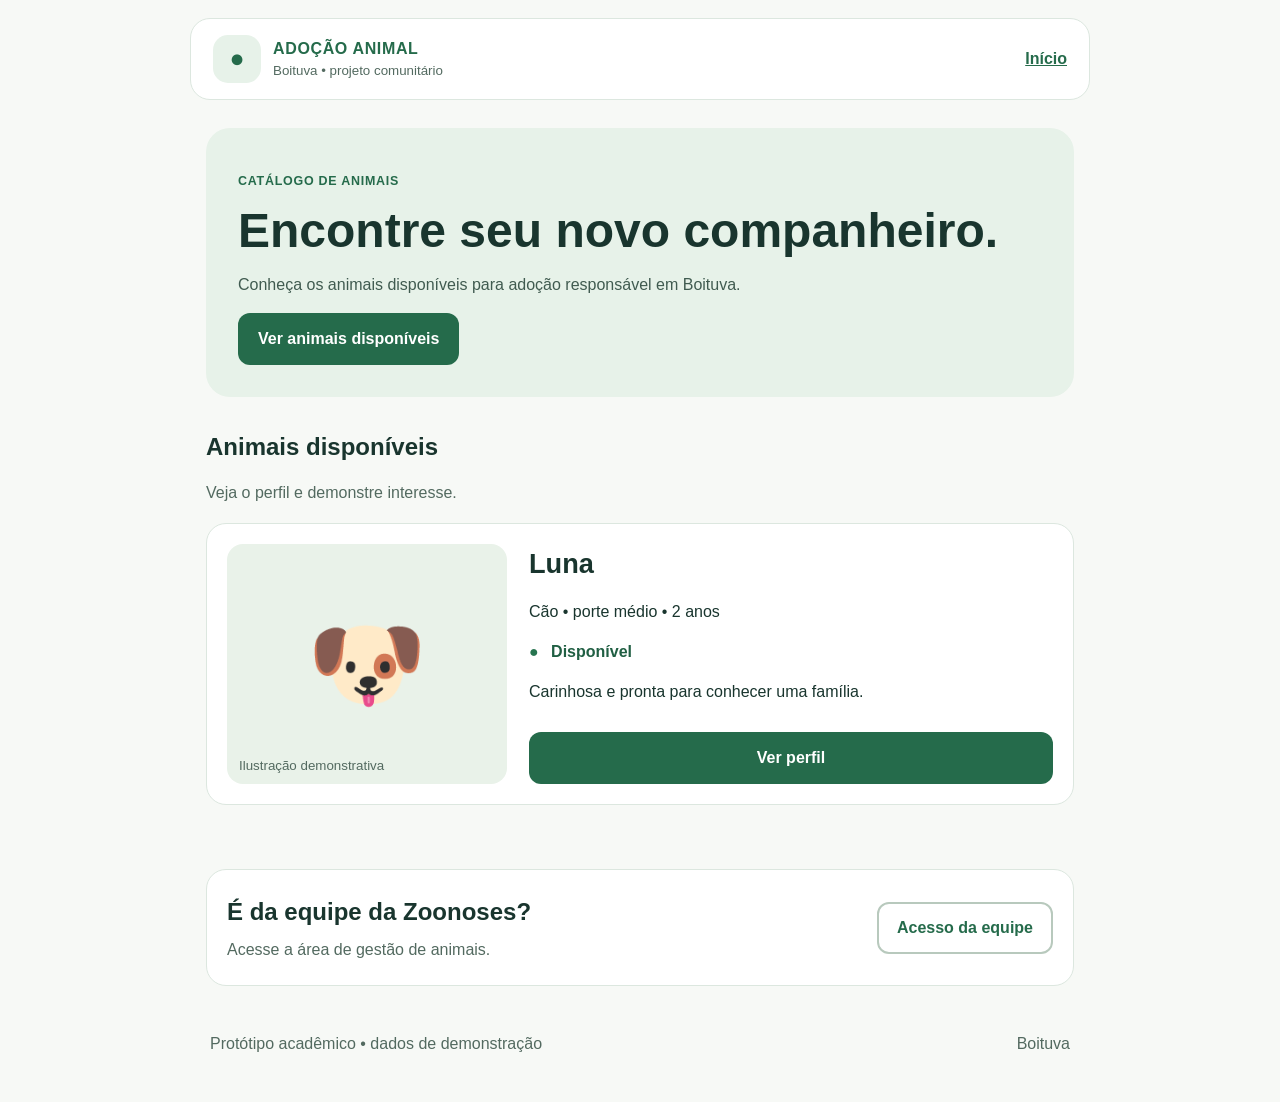
==== index.html @ 9d4f9758 "Adiciona protótipo do MVP de adoção animal Inclui as três telas principais, estilos responsivos, nav" ====
<!doctype html>
<html lang="pt-BR">
<head>
  <meta charset="utf-8">
  <meta name="viewport" content="width=device-width, initial-scale=1">
  <meta name="theme-color" content="#256b4b">
  <meta name="description" content="Protótipo acadêmico de consulta e interesse em adoção animal em Boituva.">
  <title>Adoção Animal — Boituva</title>
  <link rel="stylesheet" href="styles.css">
  <script src="app.js" defer></script>
</head>
<body>
  <header class="site-header">
    <a class="brand" href="#inicio" data-show="home" aria-label="Adoção Animal Boituva — início">
      <span class="brand-mark" aria-hidden="true">●</span>
      <span><strong>ADOÇÃO ANIMAL</strong><small>Boituva • projeto comunitário</small></span>
    </a>
    <a class="header-link" href="#inicio" data-show="home">Início</a>
  </header>

  <main>
    <section class="view" id="home" data-view="home" aria-labelledby="home-title">
      <div class="hero">
        <p class="eyebrow">CATÁLOGO DE ANIMAIS</p>
        <h1 id="home-title" tabindex="-1">Encontre seu novo companheiro.</h1>
        <p>Conheça os animais disponíveis para adoção responsável em Boituva.</p>
        <a class="button button-primary" href="#animais">Ver animais disponíveis</a>
      </div>
      <section class="catalog" id="animais" aria-labelledby="catalog-title">
        <h2 id="catalog-title">Animais disponíveis</h2>
        <p class="muted">Veja o perfil e demonstre interesse.</p>
        <article class="animal-card">
          <div class="animal-art" role="img" aria-label="Ilustração de um cão caramelo chamado Luna">
            <span aria-hidden="true">🐶</span>
            <small>Ilustração demonstrativa</small>
          </div>
          <div class="animal-info">
            <h3>Luna</h3>
            <p>Cão • porte médio • 2 anos</p>
            <p class="status"><span class="status-dot" aria-hidden="true">●</span> Disponível</p>
            <p>Carinhosa e pronta para conhecer uma família.</p>
            <button class="button button-primary full" type="button" data-show="profile">Ver perfil</button>
          </div>
        </article>
      </section>
      <aside class="team-card">
        <div><h2>É da equipe da Zoonoses?</h2><p>Acesse a área de gestão de animais.</p></div>
        <button class="button button-secondary" type="button" id="staff-link">Acesso da equipe</button>
      </aside>
      <p class="notice" id="staff-note" role="status" hidden>Área da equipe prevista para uma próxima etapa; o acesso ainda não está implementado.</p>
    </section>

    <section class="view" id="profile" data-view="profile" aria-labelledby="profile-title" hidden>
      <button class="button button-back" type="button" data-show="home">‹ Voltar ao catálogo</button>
      <h1 id="profile-title" tabindex="-1">Perfil do animal</h1>
      <article class="animal-summary">
        <div class="animal-art compact" role="img" aria-label="Ilustração de um cão caramelo chamado Luna"><span aria-hidden="true">🐶</span></div>
        <div><h2>Luna</h2><p>Cão • porte médio • 2 anos</p><p class="status"><span class="status-dot" aria-hidden="true">●</span> Disponível</p><p>Carinhosa e pronta para conhecer uma família.</p></div>
      </article>
      <form id="interest-form" novalidate>
        <h2>Demonstrar interesse</h2>
        <p class="muted">Preencha seus dados para que a equipe possa entrar em contato sobre a adoção.</p>
        <div class="field">
          <label for="full-name">Nome completo <span>(obrigatório)</span></label>
          <input id="full-name" name="name" autocomplete="name" required>
        </div>
        <div class="field">
          <label for="phone">Telefone <span>(obrigatório)</span></label>
          <input id="phone" name="phone" type="tel" autocomplete="tel" inputmode="tel" required>
        </div>
        <div class="field">
          <label for="email">E-mail <span>(opcional)</span></label>
          <input id="email" name="email" type="email" autocomplete="email">
        </div>
        <p class="privacy-note">Seus dados serão usados pela equipe somente para contato sobre este interesse. Este protótipo não envia nem armazena dados.</p>
        <div class="check-row">
          <input id="contact-ok" name="contact-ok" type="checkbox" required>
          <label for="contact-ok">Confirmo que posso ser contatado(a) sobre a adoção da Luna.</label>
        </div>
        <p class="form-error" id="form-error" role="alert" aria-live="assertive" hidden></p>
        <button class="button button-primary full" type="submit">Enviar interesse</button>
        <button class="button button-secondary full" type="button" data-show="home">Cancelar e voltar ao catálogo</button>
      </form>
    </section>

    <section class="view" id="result" data-view="result" aria-labelledby="result-title" hidden>
      <button class="button button-back" type="button" data-show="home">‹ Catálogo</button>
      <h1 id="result-title" tabindex="-1">Resultado do envio</h1>
      <div class="success-panel" role="status" aria-live="polite">
        <span class="success-icon" aria-hidden="true">✓</span>
        <h2>Interesse registrado</h2>
        <p>Sua manifestação foi enviada à equipe.</p>
        <p class="muted">Os dados pessoais não aparecem nesta confirmação.</p>
      </div>
      <article class="result-card">
        <p class="eyebrow">ANIMAL SELECIONADO</p>
        <h2>Luna</h2>
        <p>Cão • porte médio • 2 anos</p>
        <p class="status"><span class="status-dot" aria-hidden="true">●</span> Status: interesse recebido</p>
      </article>
      <article class="next-step"><h2>O que acontece agora?</h2><p>A equipe poderá entrar em contato pelos dados informados para conversar sobre os próximos passos da adoção.</p></article>
      <button class="button button-primary full" type="button" data-show="home">Ver outros animais</button>
      <button class="button button-secondary full" type="button" data-show="home">Voltar ao catálogo</button>
    </section>
  </main>
  <footer><span>Protótipo acadêmico • dados de demonstração</span><span>Boituva</span></footer>
</body>
</html>
---- styles.css ----
:root{font-family:Arial,Helvetica,sans-serif;color:#19352e;background:#f7f9f6;font-synthesis:none;text-rendering:optimizeLegibility;--green:#256b4b;--muted:#536a60;--border:#dce7df;--pale:#e7f2e9}*{box-sizing:border-box}body{margin:0;min-width:320px;line-height:1.5}.site-header{max-width:900px;margin:18px auto;padding:16px 22px;background:#fff;border:1px solid var(--border);border-radius:20px;display:flex;justify-content:space-between;align-items:center}.brand{display:flex;gap:12px;align-items:center;color:inherit;text-decoration:none}.brand strong,.brand small{display:block}.brand strong{color:var(--green);letter-spacing:.04em}.brand small{color:var(--muted)}.brand-mark{width:48px;height:48px;border-radius:15px;background:var(--pale);display:grid;place-items:center;color:var(--green);font-size:25px}.header-link{color:var(--green);font-weight:700}main{max-width:900px;margin:28px auto;padding:0 16px}.hero{padding:32px;background:var(--pale);border-radius:24px}.eyebrow{font-size:.78rem;font-weight:700;letter-spacing:.06em;color:var(--green)}h1{font-size:clamp(2rem,6vw,3rem);line-height:1.12;margin:.6rem 0}h2{font-size:1.5rem;margin:.2rem 0 .5rem}h3{font-size:1.7rem;margin:0}.hero>p:not(.eyebrow){color:#405b50}.button{min-height:48px;padding:12px 18px;border-radius:12px;border:2px solid transparent;font:inherit;font-weight:700;display:inline-flex;align-items:center;justify-content:center;text-align:center;cursor:pointer;text-decoration:none}.button:focus-visible,a:focus-visible,input:focus-visible{outline:3px solid #a05b00;outline-offset:3px}.button-primary{background:var(--green);color:white}.button-secondary,.button-back{background:#fff;color:var(--green);border-color:#b8c9bd}.catalog{padding:28px 0}.muted{color:var(--muted)}.animal-card,.animal-summary,.team-card,.result-card,.next-step{background:white;border:1px solid var(--border);border-radius:20px;padding:20px;margin:18px 0}.animal-card{display:grid;grid-template-columns:minmax(180px,280px) 1fr;gap:22px}.animal-art{min-height:220px;border-radius:16px;background:#e9f2e9;display:grid;place-items:center;position:relative}.animal-art span{font-size:6rem}.animal-art small{position:absolute;bottom:8px;left:12px;color:var(--muted)}.animal-art.compact{min-height:170px}.animal-art.compact span{font-size:4rem}.status{color:#205f43;font-weight:700}.status-dot{color:#26744f;margin-right:8px}.full{width:100%;margin-top:12px}.team-card{display:flex;justify-content:space-between;align-items:center;gap:16px}.team-card p{margin:.2rem 0;color:var(--muted)}.notice,.privacy-note{background:#edf5ef;padding:14px 16px;border-radius:12px;color:#405b50}.view[hidden],[hidden]{display:none!important}.button-back{margin:0 0 20px}.animal-summary{display:grid;grid-template-columns:220px 1fr;gap:20px;align-items:center}.field{margin:18px 0}.field label{display:block;font-weight:700;margin-bottom:7px}.field label span{font-size:.9rem;font-weight:400;color:var(--muted)}input:not([type=checkbox]){width:100%;min-height:48px;border:2px solid #9aac9f;border-radius:10px;padding:10px 14px;font:inherit;color:inherit;background:#fff}.check-row{display:flex;align-items:flex-start;gap:12px;margin:20px 0}.check-row input{width:24px;height:24px;flex:0 0 24px;margin:0}.check-row label{padding:2px 0}.form-error{padding:12px;background:#fff0ed;border-left:4px solid #a32619;color:#7c1e16;border-radius:8px}.privacy-note{margin:20px 0}.success-panel{background:var(--pale);padding:28px;text-align:center;border-radius:24px;margin:20px 0}.success-icon{display:grid;place-items:center;margin:auto;width:72px;height:72px;border-radius:50%;background:var(--green);color:white;font-size:2.6rem;font-weight:700}.success-panel h2{margin-top:16px}.result-card .eyebrow{margin-bottom:8px}.next-step{background:#fff}footer{max-width:900px;margin:28px auto;padding:18px 20px;color:var(--muted);display:flex;justify-content:space-between}@media(max-width:600px){.site-header{margin:10px 12px;padding:12px}.brand small{font-size:.83rem}main{margin:16px auto;padding:0 12px}.hero{padding:22px}.animal-card,.animal-summary{grid-template-columns:1fr}.animal-art{min-height:180px}.animal-art.compact{min-height:150px}.team-card{align-items:stretch;flex-direction:column}.team-card .button{width:100%}footer{padding:16px;flex-direction:column;gap:4px}}@media(prefers-reduced-motion:no-preference){html{scroll-behavior:smooth}}
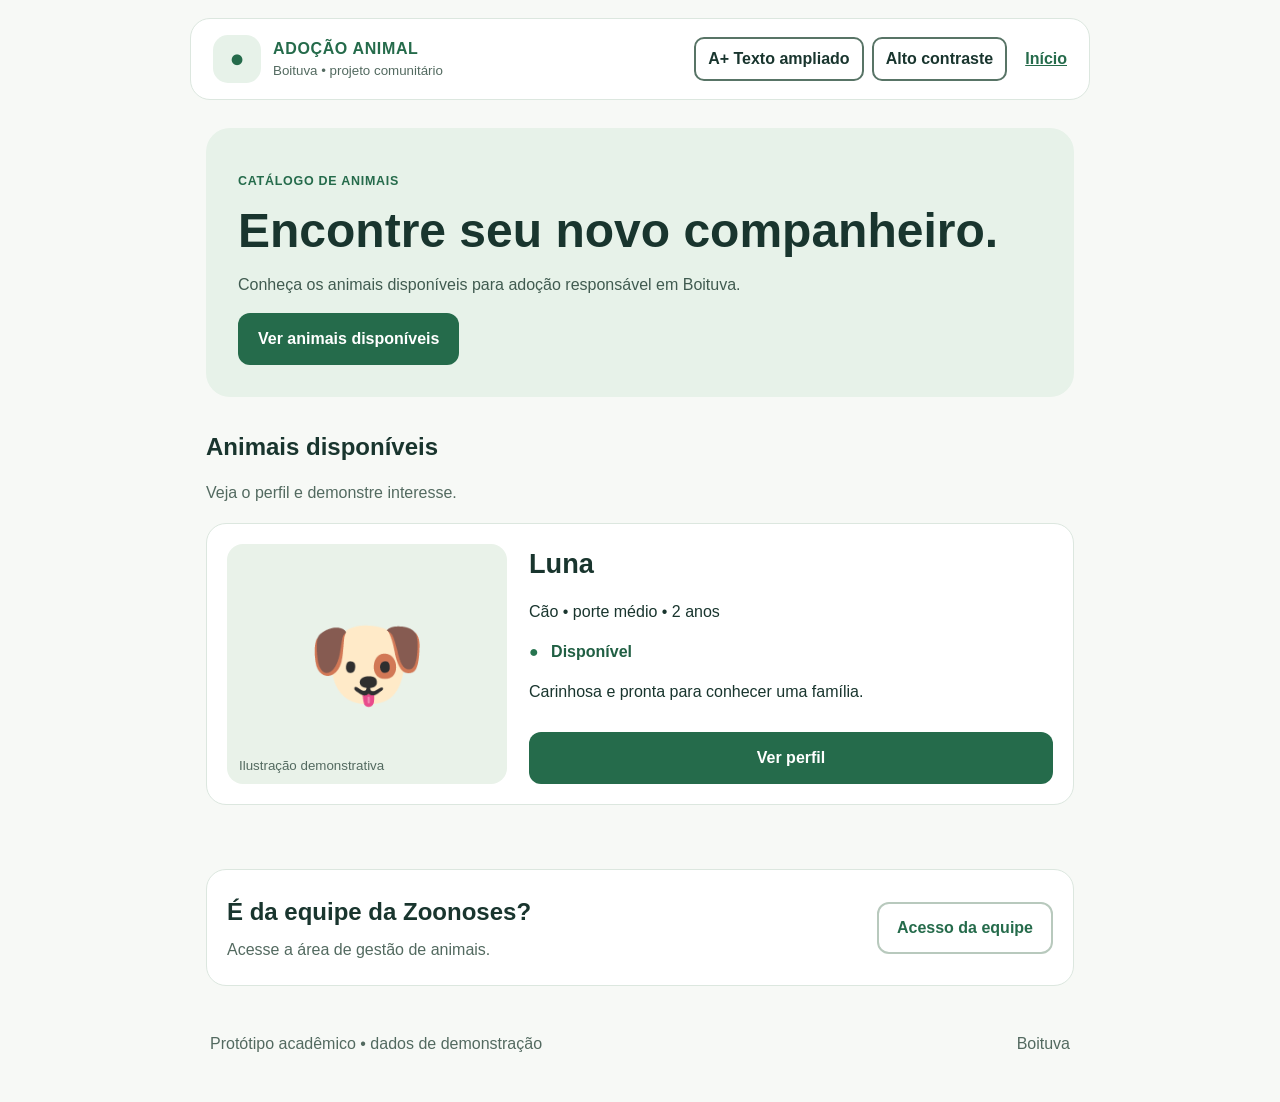
==== commit a037d12f: "Adiciona controles de acessibilidade ao prototipo" ====
--- a/index.html
+++ b/index.html
@@ -7,6 +7,8 @@
   <meta name="description" content="Protótipo acadêmico de consulta e interesse em adoção animal em Boituva.">
   <title>Adoção Animal — Boituva</title>
   <link rel="stylesheet" href="styles.css">
+  <script src="accessibility.js" defer></script>
+  <script src="interest-validation.js" defer></script>
   <script src="app.js" defer></script>
 </head>
 <body>
@@ -15,7 +17,14 @@
       <span class="brand-mark" aria-hidden="true">●</span>
       <span><strong>ADOÇÃO ANIMAL</strong><small>Boituva • projeto comunitário</small></span>
     </a>
-    <a class="header-link" href="#inicio" data-show="home">Início</a>
+    <div class="header-actions">
+      <div class="accessibility-tools" aria-label="Recursos de acessibilidade">
+        <button class="accessibility-control" id="text-toggle" type="button" aria-pressed="false">A+ Texto ampliado</button>
+        <button class="accessibility-control" id="contrast-toggle" type="button" aria-pressed="false">Alto contraste</button>
+        <span class="visually-hidden" id="accessibility-status" role="status" aria-live="polite"></span>
+      </div>
+      <a class="header-link" href="#inicio" data-show="home">Início</a>
+    </div>
   </header>
 
   <main>
@@ -39,7 +48,7 @@
             <p>Cão • porte médio • 2 anos</p>
             <p class="status"><span class="status-dot" aria-hidden="true">●</span> Disponível</p>
             <p>Carinhosa e pronta para conhecer uma família.</p>
-            <button class="button button-primary full" type="button" data-show="profile">Ver perfil</button>
+            <a class="button button-primary full" href="perfil.html">Ver perfil</a>
           </div>
         </article>
       </section>
@@ -47,7 +56,7 @@
         <div><h2>É da equipe da Zoonoses?</h2><p>Acesse a área de gestão de animais.</p></div>
         <button class="button button-secondary" type="button" id="staff-link">Acesso da equipe</button>
       </aside>
-      <p class="notice" id="staff-note" role="status" hidden>Área da equipe prevista para uma próxima etapa; o acesso ainda não está implementado.</p>
+      <p class="notice" id="staff-note" role="status" tabindex="-1" hidden>Área da equipe prevista para uma próxima etapa; o acesso ainda não está implementado.</p>
     </section>
 
     <section class="view" id="profile" data-view="profile" aria-labelledby="profile-title" hidden>
@@ -57,27 +66,41 @@
         <div class="animal-art compact" role="img" aria-label="Ilustração de um cão caramelo chamado Luna"><span aria-hidden="true">🐶</span></div>
         <div><h2>Luna</h2><p>Cão • porte médio • 2 anos</p><p class="status"><span class="status-dot" aria-hidden="true">●</span> Disponível</p><p>Carinhosa e pronta para conhecer uma família.</p></div>
       </article>
+      <section class="profile-details" aria-labelledby="details-title">
+        <h2 id="details-title">Sobre a Luna</h2>
+        <p class="muted">Informações principais para conhecer o animal antes de demonstrar interesse.</p>
+        <dl class="profile-facts">
+          <div><dt>Espécie</dt><dd>Cão</dd></div>
+          <div><dt>Porte</dt><dd>Médio</dd></div>
+          <div><dt>Idade aproximada</dt><dd>2 anos</dd></div>
+          <div><dt>Situação</dt><dd><span class="status-dot" aria-hidden="true">●</span>Disponível</dd></div>
+        </dl>
+        <aside class="contact-note">
+          <strong>Próximo passo</strong>
+          <p>Envie seu interesse para que a equipe possa conversar com você sobre a adoção responsável.</p>
+        </aside>
+      </section>
       <form id="interest-form" novalidate>
         <h2>Demonstrar interesse</h2>
         <p class="muted">Preencha seus dados para que a equipe possa entrar em contato sobre a adoção.</p>
         <div class="field">
           <label for="full-name">Nome completo <span>(obrigatório)</span></label>
-          <input id="full-name" name="name" autocomplete="name" required>
+          <input id="full-name" name="name" autocomplete="name" placeholder="Digite seu nome completo" required>
         </div>
         <div class="field">
           <label for="phone">Telefone <span>(obrigatório)</span></label>
-          <input id="phone" name="phone" type="tel" autocomplete="tel" inputmode="tel" required>
+          <input id="phone" name="phone" type="tel" autocomplete="tel" inputmode="tel" placeholder="Ex.: (15) 99999-0000" required>
         </div>
         <div class="field">
           <label for="email">E-mail <span>(opcional)</span></label>
-          <input id="email" name="email" type="email" autocomplete="email">
+          <input id="email" name="email" type="email" autocomplete="email" placeholder="voce@exemplo.com">
         </div>
         <p class="privacy-note">Seus dados serão usados pela equipe somente para contato sobre este interesse. Este protótipo não envia nem armazena dados.</p>
         <div class="check-row">
           <input id="contact-ok" name="contact-ok" type="checkbox" required>
           <label for="contact-ok">Confirmo que posso ser contatado(a) sobre a adoção da Luna.</label>
         </div>
-        <p class="form-error" id="form-error" role="alert" aria-live="assertive" hidden></p>
+        <p class="form-error" id="form-error" role="alert" aria-live="assertive" tabindex="-1" hidden></p>
         <button class="button button-primary full" type="submit">Enviar interesse</button>
         <button class="button button-secondary full" type="button" data-show="home">Cancelar e voltar ao catálogo</button>
       </form>
--- a/styles.css
+++ b/styles.css
@@ -1 +1,20 @@
-:root{font-family:Arial,Helvetica,sans-serif;color:#19352e;background:#f7f9f6;font-synthesis:none;text-rendering:optimizeLegibility;--green:#256b4b;--muted:#536a60;--border:#dce7df;--pale:#e7f2e9}*{box-sizing:border-box}body{margin:0;min-width:320px;line-height:1.5}.site-header{max-width:900px;margin:18px auto;padding:16px 22px;background:#fff;border:1px solid var(--border);border-radius:20px;display:flex;justify-content:space-between;align-items:center}.brand{display:flex;gap:12px;align-items:center;color:inherit;text-decoration:none}.brand strong,.brand small{display:block}.brand strong{color:var(--green);letter-spacing:.04em}.brand small{color:var(--muted)}.brand-mark{width:48px;height:48px;border-radius:15px;background:var(--pale);display:grid;place-items:center;color:var(--green);font-size:25px}.header-link{color:var(--green);font-weight:700}main{max-width:900px;margin:28px auto;padding:0 16px}.hero{padding:32px;background:var(--pale);border-radius:24px}.eyebrow{font-size:.78rem;font-weight:700;letter-spacing:.06em;color:var(--green)}h1{font-size:clamp(2rem,6vw,3rem);line-height:1.12;margin:.6rem 0}h2{font-size:1.5rem;margin:.2rem 0 .5rem}h3{font-size:1.7rem;margin:0}.hero>p:not(.eyebrow){color:#405b50}.button{min-height:48px;padding:12px 18px;border-radius:12px;border:2px solid transparent;font:inherit;font-weight:700;display:inline-flex;align-items:center;justify-content:center;text-align:center;cursor:pointer;text-decoration:none}.button:focus-visible,a:focus-visible,input:focus-visible{outline:3px solid #a05b00;outline-offset:3px}.button-primary{background:var(--green);color:white}.button-secondary,.button-back{background:#fff;color:var(--green);border-color:#b8c9bd}.catalog{padding:28px 0}.muted{color:var(--muted)}.animal-card,.animal-summary,.team-card,.result-card,.next-step{background:white;border:1px solid var(--border);border-radius:20px;padding:20px;margin:18px 0}.animal-card{display:grid;grid-template-columns:minmax(180px,280px) 1fr;gap:22px}.animal-art{min-height:220px;border-radius:16px;background:#e9f2e9;display:grid;place-items:center;position:relative}.animal-art span{font-size:6rem}.animal-art small{position:absolute;bottom:8px;left:12px;color:var(--muted)}.animal-art.compact{min-height:170px}.animal-art.compact span{font-size:4rem}.status{color:#205f43;font-weight:700}.status-dot{color:#26744f;margin-right:8px}.full{width:100%;margin-top:12px}.team-card{display:flex;justify-content:space-between;align-items:center;gap:16px}.team-card p{margin:.2rem 0;color:var(--muted)}.notice,.privacy-note{background:#edf5ef;padding:14px 16px;border-radius:12px;color:#405b50}.view[hidden],[hidden]{display:none!important}.button-back{margin:0 0 20px}.animal-summary{display:grid;grid-template-columns:220px 1fr;gap:20px;align-items:center}.field{margin:18px 0}.field label{display:block;font-weight:700;margin-bottom:7px}.field label span{font-size:.9rem;font-weight:400;color:var(--muted)}input:not([type=checkbox]){width:100%;min-height:48px;border:2px solid #9aac9f;border-radius:10px;padding:10px 14px;font:inherit;color:inherit;background:#fff}.check-row{display:flex;align-items:flex-start;gap:12px;margin:20px 0}.check-row input{width:24px;height:24px;flex:0 0 24px;margin:0}.check-row label{padding:2px 0}.form-error{padding:12px;background:#fff0ed;border-left:4px solid #a32619;color:#7c1e16;border-radius:8px}.privacy-note{margin:20px 0}.success-panel{background:var(--pale);padding:28px;text-align:center;border-radius:24px;margin:20px 0}.success-icon{display:grid;place-items:center;margin:auto;width:72px;height:72px;border-radius:50%;background:var(--green);color:white;font-size:2.6rem;font-weight:700}.success-panel h2{margin-top:16px}.result-card .eyebrow{margin-bottom:8px}.next-step{background:#fff}footer{max-width:900px;margin:28px auto;padding:18px 20px;color:var(--muted);display:flex;justify-content:space-between}@media(max-width:600px){.site-header{margin:10px 12px;padding:12px}.brand small{font-size:.83rem}main{margin:16px auto;padding:0 12px}.hero{padding:22px}.animal-card,.animal-summary{grid-template-columns:1fr}.animal-art{min-height:180px}.animal-art.compact{min-height:150px}.team-card{align-items:stretch;flex-direction:column}.team-card .button{width:100%}footer{padding:16px;flex-direction:column;gap:4px}}@media(prefers-reduced-motion:no-preference){html{scroll-behavior:smooth}}
+:root{font-family:Arial,Helvetica,sans-serif;color:#19352e;background:#f7f9f6;font-synthesis:none;text-rendering:optimizeLegibility;--green:#256b4b;--muted:#536a60;--border:#dce7df;--pale:#e7f2e9}*{box-sizing:border-box}body{margin:0;min-width:320px;line-height:1.5}.site-header{max-width:900px;margin:18px auto;padding:16px 22px;background:#fff;border:1px solid var(--border);border-radius:20px;display:flex;justify-content:space-between;align-items:center}.brand{display:flex;gap:12px;align-items:center;color:inherit;text-decoration:none}.brand strong,.brand small{display:block}.brand strong{color:var(--green);letter-spacing:.04em}.brand small{color:var(--muted)}.brand-mark{width:48px;height:48px;border-radius:15px;background:var(--pale);display:grid;place-items:center;color:var(--green);font-size:25px}.header-link{color:var(--green);font-weight:700}main{max-width:900px;margin:28px auto;padding:0 16px}.hero{padding:32px;background:var(--pale);border-radius:24px}.eyebrow{font-size:.78rem;font-weight:700;letter-spacing:.06em;color:var(--green)}h1{font-size:clamp(2rem,6vw,3rem);line-height:1.12;margin:.6rem 0}h2{font-size:1.5rem;margin:.2rem 0 .5rem}h3{font-size:1.7rem;margin:0}.hero>p:not(.eyebrow){color:#405b50}.button{min-height:48px;padding:12px 18px;border-radius:12px;border:2px solid transparent;font:inherit;font-weight:700;display:inline-flex;align-items:center;justify-content:center;text-align:center;cursor:pointer;text-decoration:none}.button:focus-visible,a:focus-visible,input:focus-visible{outline:3px solid #a05b00;outline-offset:3px}.button-primary{background:var(--green);color:white}.button-secondary,.button-back{background:#fff;color:var(--green);border-color:#b8c9bd}.catalog{padding:28px 0}.muted{color:var(--muted)}.animal-card,.animal-summary,.team-card,.result-card,.next-step{background:white;border:1px solid var(--border);border-radius:20px;padding:20px;margin:18px 0}.animal-card{display:grid;grid-template-columns:minmax(180px,280px) 1fr;gap:22px}.animal-art{min-height:220px;border-radius:16px;background:#e9f2e9;display:grid;place-items:center;position:relative}.animal-art span{font-size:6rem}.animal-art small{position:absolute;bottom:8px;left:12px;color:var(--muted)}.animal-art.compact{min-height:170px}.animal-art.compact span{font-size:4rem}.status{color:#205f43;font-weight:700}.status-dot{color:#26744f;margin-right:8px}.full{width:100%;margin-top:12px}.team-card{display:flex;justify-content:space-between;align-items:center;gap:16px}.team-card p{margin:.2rem 0;color:var(--muted)}.notice,.privacy-note{background:#edf5ef;padding:14px 16px;border-radius:12px;color:#405b50}.view[hidden],[hidden]{display:none!important}.button-back{margin:0 0 20px}.animal-summary{display:grid;grid-template-columns:220px 1fr;gap:20px;align-items:center}.field{margin:18px 0}.field label{display:block;font-weight:700;margin-bottom:7px}.field label span{font-size:.9rem;font-weight:400;color:var(--muted)}input:not([type=checkbox]){width:100%;min-height:48px;border:2px solid #9aac9f;border-radius:10px;padding:10px 14px;font:inherit;color:inherit;background:#fff}.check-row{display:flex;align-items:flex-start;gap:12px;margin:20px 0}.check-row input{width:24px;height:24px;flex:0 0 24px;margin:0}.check-row label{padding:2px 0}.form-error{padding:12px;background:#fff0ed;border-left:4px solid #a32619;color:#7c1e16;border-radius:8px}.privacy-note{margin:20px 0}.success-panel{background:var(--pale);padding:28px;text-align:center;border-radius:24px;margin:20px 0}.success-icon{display:grid;place-items:center;margin:auto;width:72px;height:72px;border-radius:50%;background:var(--green);color:white;font-size:2.6rem;font-weight:700}.success-panel h2{margin-top:16px}.result-card .eyebrow{margin-bottom:8px}.next-step{background:#fff}footer{max-width:900px;margin:28px auto;padding:18px 20px;color:var(--muted);display:flex;justify-content:space-between}@media(max-width:600px){.site-header{margin:10px 12px;padding:12px}.brand small{font-size:.83rem}main{margin:16px auto;padding:0 12px}.hero{padding:22px}.animal-card,.animal-summary{grid-template-columns:1fr}.animal-art{min-height:180px}.animal-art.compact{min-height:150px}.team-card{align-items:stretch;flex-direction:column}.team-card .button{width:100%}footer{padding:16px;flex-direction:column;gap:4px}}@media(prefers-reduced-motion:no-preference){html{scroll-behavior:smooth}}
+
+/* Perfil do animal: detalhes e orientação antes do formulário de interesse. */
+.profile-details,#interest-form{background:#fff;border:1px solid var(--border);border-radius:20px;padding:22px;margin:18px 0}
+.profile-details>p{margin:.35rem 0 1rem}
+.profile-facts{display:grid;grid-template-columns:repeat(4,minmax(0,1fr));gap:12px;margin:18px 0}
+.profile-facts div{padding:14px;background:#f5f8f5;border-radius:12px}
+.profile-facts dt{font-size:.88rem;color:var(--muted)}
+.profile-facts dd{margin:4px 0 0;font-weight:700}
+.contact-note{padding:14px 16px;background:var(--pale);border-radius:12px}
+.contact-note p{margin:4px 0 0;color:#405b50}
+#interest-form h2{margin-top:0}
+input::placeholder{color:#687b71;opacity:1}
+@media(max-width:600px){.profile-details,#interest-form{padding:18px}.profile-facts{grid-template-columns:repeat(2,minmax(0,1fr))}}
+
+/* Controles acessíveis visíveis no catálogo e no perfil. */
+.header-actions{display:flex;align-items:center;gap:18px;flex-wrap:wrap;justify-content:flex-end}.accessibility-tools{display:flex;align-items:center;gap:8px;flex-wrap:wrap}.accessibility-control{min-height:44px;padding:8px 12px;border:2px solid #587466;border-radius:10px;background:#fff;color:#19352e;font:inherit;font-weight:700;cursor:pointer}.accessibility-control[aria-pressed="true"]{background:#19352e;color:#fff}.visually-hidden{position:absolute;width:1px;height:1px;padding:0;margin:-1px;overflow:hidden;clip:rect(0,0,0,0);white-space:nowrap;border:0}
+body.text-large{font-size:1.2rem}body.text-large h1{font-size:clamp(2.2rem,6.5vw,3.3rem)}body.text-large h2{font-size:1.75rem}body.text-large .button,body.text-large input{font-size:1.1em}
+body.high-contrast{background:#000;color:#fff;--green:#ffeb3b;--muted:#f2f2f2;--border:#fff;--pale:#111}body.high-contrast .site-header,body.high-contrast .animal-card,body.high-contrast .animal-summary,body.high-contrast .team-card,body.high-contrast .result-card,body.high-contrast .next-step,body.high-contrast .profile-details,body.high-contrast #interest-form{background:#000;color:#fff;border-color:#fff}body.high-contrast .hero,body.high-contrast .animal-art,body.high-contrast .notice,body.high-contrast .privacy-note,body.high-contrast .contact-note,body.high-contrast .profile-facts div{background:#111;color:#fff;border-color:#fff}body.high-contrast .button-primary,body.high-contrast .accessibility-control[aria-pressed="true"]{background:#ffeb3b;color:#000;border-color:#ffeb3b}body.high-contrast .button-secondary,body.high-contrast .button-back,body.high-contrast .accessibility-control{background:#000;color:#ffeb3b;border-color:#ffeb3b}body.high-contrast a,body.high-contrast .status,body.high-contrast .status-dot,body.high-contrast .eyebrow{color:#ffeb3b}body.high-contrast input:not([type=checkbox]){background:#000;color:#fff;border-color:#fff}body.high-contrast input::placeholder{color:#ddd}body.high-contrast .button:focus-visible,body.high-contrast a:focus-visible,body.high-contrast input:focus-visible{outline-color:#ffeb3b}
+@media(max-width:600px){.site-header{align-items:flex-start}.header-actions{align-items:flex-end;flex-direction:column;gap:10px}.accessibility-tools{justify-content:flex-end}.accessibility-control{padding:7px 9px;font-size:.9rem}}
